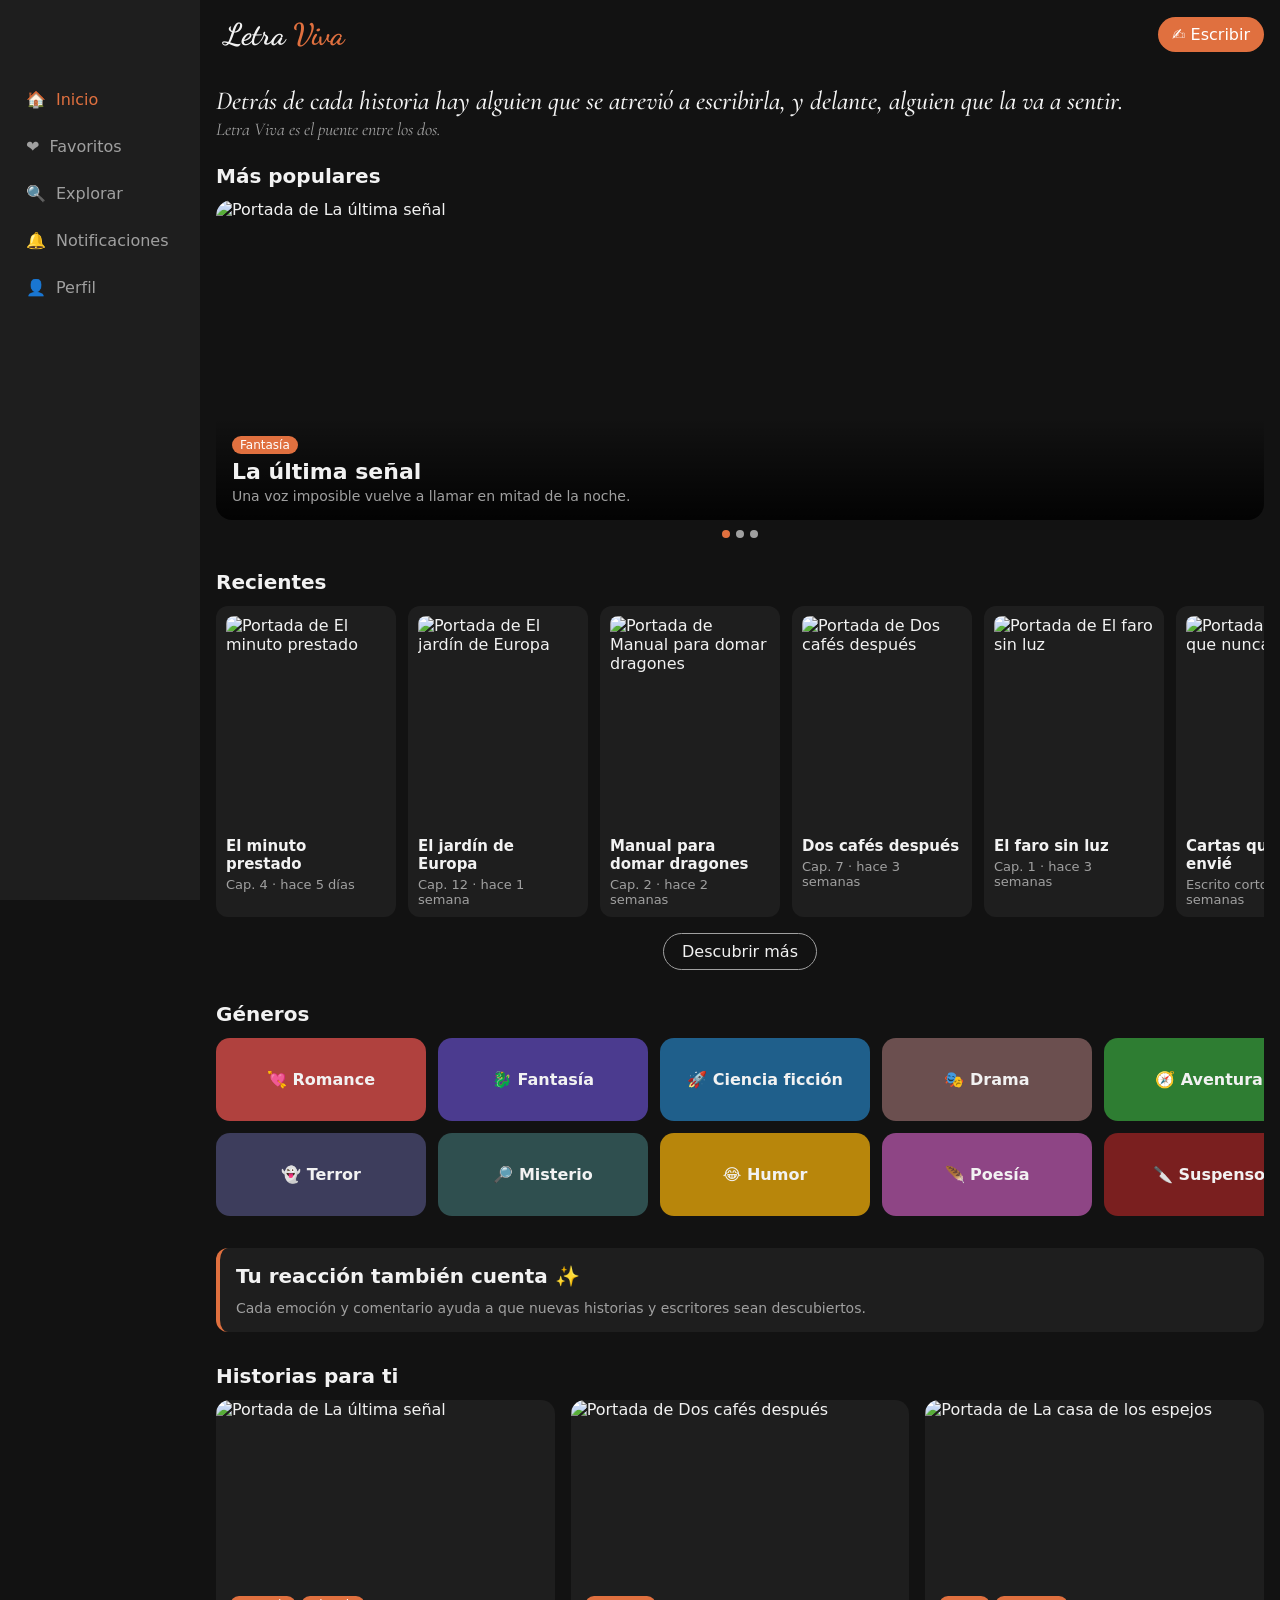
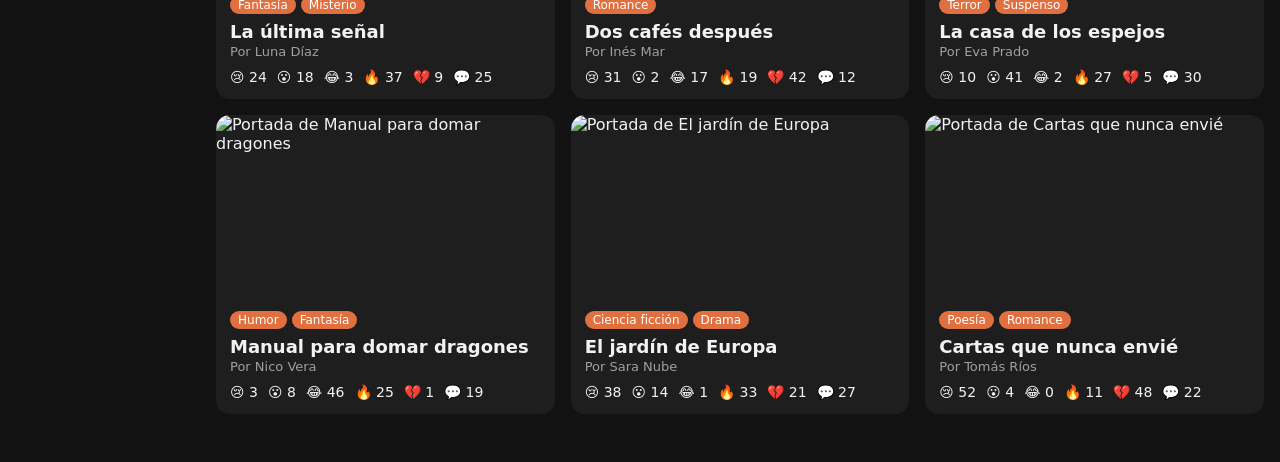
==== index.html @ ae73ea0d "Prototipo Hito 1 Letra Viva" ====
<!DOCTYPE html>
<html lang="es">
<head>
  <meta charset="UTF-8">
  <meta name="viewport" content="width=device-width, initial-scale=1.0">
  <title>Letra Viva</title>
  <link rel="stylesheet" href="css/styles.css">
</head>
<body>

  <nav class="menu">
    <a href="index.html" class="activo">🏠 <span>Inicio</span></a>
    <a href="favoritos.html">❤️ <span>Favoritos</span></a>
    <a href="explorar.html">🔍 <span>Explorar</span></a>
    <a href="notificaciones.html">🔔 <span>Notificaciones</span></a>
    <a href="perfil.html">👤 <span>Perfil</span></a>
  </nav>

  <div class="contenido">
    <header class="barra-superior">
      <a href="index.html" class="logo"><i class="ti ti-feather"></i> Letra <span class="viva">Viva</span></a>
      <a href="escribir.html" class="boton">✍️ Escribir</a>
    </header>

    <main>
 <div class="eslogan">
  <h1>Detrás de cada historia hay alguien que se atrevió a escribirla, y delante, alguien que la va a sentir.</h1>
  <p>Letra Viva es el puente entre los dos.</p>
</div>
      <section class="seccion">
  <h2>Más populares</h2>

  <div class="carrusel">
    <article class="destacada">
      <img src="https://picsum.photos/seed/senal/800/400" alt="Portada de La última señal">
      <div class="destacada-info">
        <span class="etiqueta">Fantasía</span>
        <h3>La última señal</h3>
        <p>Una voz imposible vuelve a llamar en mitad de la noche.</p>
      </div>
    </article>

    <article class="destacada">
      <img src="https://picsum.photos/seed/cafe/800/400" alt="Portada de Dos cafés después">
      <div class="destacada-info">
        <span class="etiqueta">Romance</span>
        <h3>Dos cafés después</h3>
        <p>Una cafetería, una libreta olvidada y dos desconocidos.</p>
      </div>
    </article>

    <article class="destacada">
      <img src="https://picsum.photos/seed/espejos/800/400" alt="Portada de La casa de los espejos">
      <div class="destacada-info">
        <span class="etiqueta">Terror</span>
        <h3>La casa de los espejos</h3>
        <p>En cada espejo, alguien distinto le devuelve la mirada.</p>
      </div>
    </article>
  </div>

  <div class="puntos">
    <span class="activo"></span>
    <span></span>
    <span></span>
  </div>
</section>
<section class="seccion">
  <h2>Recientes</h2>

  <div class="fila">
    <a href="historia.html" class="tarjeta-mini">
      <img src="https://picsum.photos/seed/minuto/300/400" alt="Portada de El minuto prestado">
      <h3>El minuto prestado</h3>
      <p>Cap. 4 · hace 5 días</p>
    </a>
    <a href="historia.html" class="tarjeta-mini">
      <img src="https://picsum.photos/seed/jardin/300/400" alt="Portada de El jardín de Europa">
      <h3>El jardín de Europa</h3>
      <p>Cap. 12 · hace 1 semana</p>
    </a>
    <a href="historia.html" class="tarjeta-mini">
      <img src="https://picsum.photos/seed/dragones/300/400" alt="Portada de Manual para domar dragones">
      <h3>Manual para domar dragones</h3>
      <p>Cap. 2 · hace 2 semanas</p>
    </a>
    <a href="historia.html" class="tarjeta-mini">
      <img src="https://picsum.photos/seed/cafe/300/400" alt="Portada de Dos cafés después">
      <h3>Dos cafés después</h3>
      <p>Cap. 7 · hace 3 semanas</p>
    </a>
    <a href="historia.html" class="tarjeta-mini">
      <img src="https://picsum.photos/seed/faro/300/400" alt="Portada de El faro sin luz">
      <h3>El faro sin luz</h3>
      <p>Cap. 1 · hace 3 semanas</p>
    </a>
    <a href="historia.html" class="tarjeta-mini">
      <img src="https://picsum.photos/seed/cartas/300/400" alt="Portada de Cartas que nunca envié">
      <h3>Cartas que nunca envié</h3>
      <p>Escrito corto · hace 3 semanas</p>
    </a>
    <a href="historia.html" class="tarjeta-mini">
      <img src="https://picsum.photos/seed/bosque/300/400" alt="Portada de Lo que guarda el bosque">
      <h3>Lo que guarda el bosque</h3>
      <p>Cap. 9 · hace 4 semanas</p>
    </a>
    <a href="historia.html" class="tarjeta-mini">
      <img src="https://picsum.photos/seed/tren/300/400" alt="Portada de El último tren">
      <h3>El último tren</h3>
      <p>Cap. 3 · hace 4 semanas</p>
    </a>
  </div>

  <a href="explorar.html" class="boton-secundario">Descubrir más</a>
</section>
<section class="seccion">
  <h2>Géneros</h2>

  <div class="generos">
    <a href="explorar.html" class="genero" style="--color: #b0413e;">💘 Romance</a>
    <a href="explorar.html" class="genero" style="--color: #3d3d5c;">👻 Terror</a>
    <a href="explorar.html" class="genero" style="--color: #4b3b8f;">🐉 Fantasía</a>
    <a href="explorar.html" class="genero" style="--color: #2f4f4f;">🔎 Misterio</a>
    <a href="explorar.html" class="genero" style="--color: #1f5f8b;">🚀 Ciencia ficción</a>
    <a href="explorar.html" class="genero" style="--color: #b8860b;">😂 Humor</a>
    <a href="explorar.html" class="genero" style="--color: #6b4f4f;">🎭 Drama</a>
    <a href="explorar.html" class="genero" style="--color: #8e4585;">🪶 Poesía</a>
    <a href="explorar.html" class="genero" style="--color: #2e7d32;">🧭 Aventura</a>
    <a href="explorar.html" class="genero" style="--color: #7a1f1f;">🔪 Suspenso</a>
  </div>
</section>
<section class="seccion">
  <div class="mensaje">
    <h2>Tu reacción también cuenta ✨</h2>
    <p>Cada emoción y comentario ayuda a que nuevas historias y escritores sean descubiertos.</p>
  </div>
</section>

<section class="seccion">
  <h2>Historias para ti</h2>

  <div class="lista-historias">
    <a href="historia.html" class="tarjeta-historia">
      <img src="https://picsum.photos/seed/senal2/600/340" alt="Portada de La última señal">
      <div class="tarjeta-cuerpo">
        <span class="etiqueta">Fantasía</span>
        <span class="etiqueta">Misterio</span>
        <h3>La última señal</h3>
        <p class="autor">Por Luna Díaz</p>
        <div class="reacciones">
          <span>😢 24</span>
          <span>😮 18</span>
          <span>😂 3</span>
          <span>🔥 37</span>
          <span>💔 9</span>
          <span>💬 25</span>
        </div>
      </div>
    </a>

    <a href="historia.html" class="tarjeta-historia">
      <img src="https://picsum.photos/seed/cafe2/600/340" alt="Portada de Dos cafés después">
      <div class="tarjeta-cuerpo">
        <span class="etiqueta">Romance</span>
        <h3>Dos cafés después</h3>
        <p class="autor">Por Inés Mar</p>
        <div class="reacciones">
          <span>😢 31</span>
          <span>😮 2</span>
          <span>😂 17</span>
          <span>🔥 19</span>
          <span>💔 42</span>
          <span>💬 12</span>
        </div>
      </div>
    </a>

    <a href="historia.html" class="tarjeta-historia">
      <img src="https://picsum.photos/seed/espejos2/600/340" alt="Portada de La casa de los espejos">
      <div class="tarjeta-cuerpo">
        <span class="etiqueta">Terror</span>
        <span class="etiqueta">Suspenso</span>
        <h3>La casa de los espejos</h3>
        <p class="autor">Por Eva Prado</p>
        <div class="reacciones">
          <span>😢 10</span>
          <span>😮 41</span>
          <span>😂 2</span>
          <span>🔥 27</span>
          <span>💔 5</span>
          <span>💬 30</span>
        </div>
      </div>
    </a>

    <a href="historia.html" class="tarjeta-historia">
      <img src="https://picsum.photos/seed/dragones2/600/340" alt="Portada de Manual para domar dragones">
      <div class="tarjeta-cuerpo">
        <span class="etiqueta">Humor</span>
        <span class="etiqueta">Fantasía</span>
        <h3>Manual para domar dragones</h3>
        <p class="autor">Por Nico Vera</p>
        <div class="reacciones">
          <span>😢 3</span>
          <span>😮 8</span>
          <span>😂 46</span>
          <span>🔥 25</span>
          <span>💔 1</span>
          <span>💬 19</span>
        </div>
      </div>
    </a>

    <a href="historia.html" class="tarjeta-historia">
      <img src="https://picsum.photos/seed/jardin2/600/340" alt="Portada de El jardín de Europa">
      <div class="tarjeta-cuerpo">
        <span class="etiqueta">Ciencia ficción</span>
        <span class="etiqueta">Drama</span>
        <h3>El jardín de Europa</h3>
        <p class="autor">Por Sara Nube</p>
        <div class="reacciones">
          <span>😢 38</span>
          <span>😮 14</span>
          <span>😂 1</span>
          <span>🔥 33</span>
          <span>💔 21</span>
          <span>💬 27</span>
        </div>
      </div>
    </a>

    <a href="historia.html" class="tarjeta-historia">
      <img src="https://picsum.photos/seed/cartas2/600/340" alt="Portada de Cartas que nunca envié">
      <div class="tarjeta-cuerpo">
        <span class="etiqueta">Poesía</span>
        <span class="etiqueta">Romance</span>
        <h3>Cartas que nunca envié</h3>
        <p class="autor">Por Tomás Ríos</p>
        <div class="reacciones">
          <span>😢 52</span>
          <span>😮 4</span>
          <span>😂 0</span>
          <span>🔥 11</span>
          <span>💔 48</span>
          <span>💬 22</span>
        </div>
      </div>
    </a>
      </div>
    </a>
  </div>
</section>
</body>
</html>
---- css/styles.css ----
@import url('https://fonts.googleapis.com/css2?family=Dancing+Script:wght@700&family=Cormorant+Garamond:ital,wght@1,500&display=swap');
@import url('https://cdn.jsdelivr.net/npm/@tabler/icons-webfont@3.19.0/dist/tabler-icons.min.css');
:root {
  --fondo: #121212;
  --superficie: #1e1e1e;
  --texto: #f2f2f2;
  --texto-suave: #a0a0a0;
  --acento: #e0703f;
}

* {
  box-sizing: border-box;
  margin: 0;
  padding: 0;
}

body {
  background: var(--fondo);
  color: var(--texto);
  font-family: system-ui, sans-serif;
}

a {
  color: inherit;
  text-decoration: none;
}

/* Barra superior */
.barra-superior {
  display: flex;
  justify-content: space-between;
  align-items: center;
  padding: 16px;
}

.logo {
  display: flex;
  align-items: center;
  gap: 8px;
  font-family: 'Dancing Script', cursive;
  font-size: 30px;
  font-weight: 700;
}

.logo i {
  font-size: 24px;
  color: var(--acento);
}

.viva {
  color: var(--acento);
}

.boton {
  background: var(--acento);
  color: #fff;
  padding: 8px 14px;
  border-radius: 20px;
}

main {
  padding: 16px;
  padding-bottom: 90px; /* espacio para que el menú no tape el contenido */
}

/* Menú en celular: abajo */
.menu {
  position: fixed;
  bottom: 0;
  left: 0;
  right: 0;
  display: flex;
  justify-content: space-around;
  background: var(--superficie);
  padding: 8px 0;
}

.menu a {
  display: flex;
  flex-direction: column;
  align-items: center;
  font-size: 12px;
  color: var(--texto-suave);
}

.menu a.activo {
  color: var(--acento);
}
/* Secciones del inicio */
.seccion {
  margin-bottom: 32px;
}

.seccion h2 {
  font-size: 20px;
  margin-bottom: 12px;
}

/* Carrusel */
.carrusel { 
  display: flex;
  gap: 12px;
  overflow-x: auto;
  scroll-snap-type: x mandatory;
    scrollbar-width: none;
}
.carrusel::-webkit-scrollbar {
  display: none;
}

.destacada {
  position: relative;
  flex: 0 0 100%;
  scroll-snap-align: start;
  border-radius: 16px;
  overflow: hidden;
}

.destacada img {
  display: block;
  width: 100%;
  height: 220px;
  object-fit: cover;
}

.destacada-info {
  position: absolute;
  bottom: 0;
  left: 0;
  right: 0;
  padding: 16px;
  background: linear-gradient(transparent, rgba(0, 0, 0, 0.85));
}

.destacada-info h3 {
  font-size: 22px;
  margin: 6px 0 4px;
}

.destacada-info p {
  font-size: 14px;
  color: var(--texto-suave);
}

.etiqueta {
  background: var(--acento);
  color: #fff;
  font-size: 12px;
  padding: 2px 8px;
  border-radius: 10px;
}

.puntos {
  display: flex;
  justify-content: center;
  gap: 6px;
  margin-top: 10px;
}

.puntos span {
  width: 8px;
  height: 8px;
  border-radius: 50%;
  background: var(--texto-suave);
}

.puntos span.activo {
  background: var(--acento);
}
/* Fila que se desliza hacia el lado */
.fila {
  display: flex;
  gap: 12px;
  overflow-x: auto;
  scrollbar-width: none;
}

.fila::-webkit-scrollbar {
  display: none;
}
.tarjeta-mini {
  flex: 0 0 160px;
  background: var(--superficie);
  padding: 10px;
  border-radius: 12px;
}
.tarjeta-mini img {
  display: block;
  width: 100%;
  aspect-ratio: 3 / 4;
  object-fit: cover;
  border-radius: 8px;
  margin-bottom: 8px;
}

.tarjeta-mini h3 {
  font-size: 15px;
  margin-bottom: 4px;
}

.tarjeta-mini p {
  font-size: 13px;
  color: var(--texto-suave);
}

.boton-secundario {
  display: block;
  width: fit-content;
  margin: 16px auto 0;
  border: 1px solid var(--texto-suave);
  padding: 8px 18px;
  border-radius: 20px;
}
/* Géneros: dos filas que se deslizan */
.generos {
  display: grid;
  grid-auto-flow: column;
  grid-template-rows: repeat(2, 1fr);
  grid-auto-columns: 210px;
  gap: 12px;
  overflow-x: auto;
  scrollbar-width: none;
}

.generos::-webkit-scrollbar {
  display: none;
}

.genero {
  background: var(--color);
  border-radius: 14px;
  padding: 32px 22px;
  text-align: center;
  font-weight: bold;
}
/* Mensaje */
.mensaje {
  background: var(--superficie);
  border-left: 4px solid var(--acento);
  border-radius: 12px;
  padding: 16px;
}

.mensaje p {
  font-size: 14px;
  color: var(--texto-suave);
}

/* Lista de historias */
.lista-historias {
  display: grid;
  gap: 16px;
}

.tarjeta-historia {
  background: var(--superficie);
  border-radius: 14px;
  overflow: hidden;
}

.tarjeta-historia img {
  display: block;
  width: 100%;
  height: 180px;
  object-fit: cover;
}

.tarjeta-cuerpo {
  padding: 14px;
}

.tarjeta-cuerpo h3 {
  font-size: 18px;
  margin: 8px 0 2px;
}

.autor {
  font-size: 13px;
  color: var(--texto-suave);
}

.reacciones {
  display: flex;
  flex-wrap: wrap;
  gap: 10px;
  margin-top: 10px;
  font-size: 14px;
}
/* Aviso de página privada */
.aviso-privado {
  max-width: 420px;
  margin: 60px auto;
  padding: 32px 24px;
  background: var(--superficie);
  border-radius: 16px;
  text-align: center;
}

.aviso-icono {
  font-size: 48px;
}

.aviso-privado h1 {
  font-size: 24px;
  margin: 12px 0 8px;
}

.aviso-privado p {
  color: var(--texto-suave);
  margin-bottom: 20px;
}

.aviso-privado .boton {
  display: inline-block;
}

.aviso-registro {
  margin-top: 16px;
  font-size: 14px;
}

.aviso-registro a {
  color: var(--acento);
}
/* Eslogan */
.eslogan {
  margin-bottom: 24px;
}
.eslogan h1 {
  font-family: 'Cormorant Garamond', serif;
  font-style: italic;
  font-weight: 500;
  font-size: 26px;
  line-height: 1.3;
}

.eslogan p {
  font-family: 'Cormorant Garamond', serif;
  font-style: italic;
  font-size: 18px;
  color: var(--texto-suave);
}

.buscador {
  width: 100%;
  padding: 12px 16px;
  margin-bottom: 20px;
  border: none;
  border-radius: 24px;
  background: var(--superficie);
  color: var(--texto);
  font-size: 15px;
}

.explorar-encabezado {
  position: relative;
  display: flex;
  justify-content: space-between;
  align-items: center;
  margin-bottom: 16px;
}

.explorar-encabezado h1 {
  font-size: 28px;
}

.filtro summary {
  cursor: pointer;
  list-style: none;
  background: var(--superficie);
  padding: 8px 14px;
  border-radius: 10px;
}

.filtro summary::-webkit-details-marker {
  display: none;
}

.filtro-opciones {
  position: absolute;
  right: 0;
  top: 48px;
  z-index: 5;
  display: grid;
  gap: 8px;
  background: var(--superficie);
  padding: 14px;
  border-radius: 10px;
}

.pestanas {
  display: flex;
  gap: 20px;
  margin-bottom: 16px;
  border-bottom: 1px solid #333;
}

.pestanas a {
  padding-bottom: 10px;
  color: var(--texto-suave);
}

.pestanas a.activa {
  color: var(--texto);
  border-bottom: 2px solid var(--acento);
}
/* Ficha de la historia */
.volver {
  display: inline-block;
  margin-bottom: 16px;
  color: var(--texto-suave);
}

.ficha {
  display: flex;
  flex-direction: column;
  align-items: center;
  gap: 20px;
  margin-bottom: 32px;
}

.ficha-portada {
  width: 180px;
  aspect-ratio: 2 / 3;
  object-fit: cover;
  border-radius: 12px;
}

.ficha-info h1 {
  font-size: 26px;
  margin: 8px 0 4px;
}

.ficha-resumen {
  margin: 12px 0;
  line-height: 1.6;
  color: var(--texto-suave);
}

.ficha-botones {
  display: flex;
  flex-wrap: wrap;
  gap: 10px;
  margin-top: 16px;
}

.boton-borde {
  border: 1px solid var(--texto-suave);
  padding: 8px 14px;
  border-radius: 20px;
}

/* Capítulos */
.capitulos {
  list-style: none;
  display: grid;
  gap: 8px;
}

.capitulos a {
  display: flex;
  justify-content: space-between;
  gap: 10px;
  background: var(--superficie);
  padding: 12px 14px;
  border-radius: 10px;
}

.fecha {
  font-size: 13px;
  font-weight: normal;
  color: var(--texto-suave);
}

/* Comentarios */
.comentar-aviso {
  display: block;
  margin-bottom: 16px;
  padding: 14px;
  border: 1px dashed var(--texto-suave);
  border-radius: 10px;
  text-align: center;
  color: var(--texto-suave);
}

.comentario {
  border-top: 1px solid #333;
  padding: 12px 0;
}

.comentario-autor {
  font-weight: bold;
  margin-bottom: 4px;
}
/* Lector */
.lector {
  max-width: 680px;
  margin: 0 auto;
}

.lector-historia {
  font-size: 14px;
  color: var(--texto-suave);
}

.lector h1 {
  font-size: 28px;
  margin: 4px 0 24px;
}

.lector-texto p {
  font-family: Georgia, serif;
  font-size: 18px;
  line-height: 1.8;
  margin-bottom: 18px;
}

.navegacion-cap {
  display: flex;
  justify-content: space-between;
  align-items: center;
  margin: 32px 0;
  padding: 16px 0;
  border-top: 1px solid #333;
  border-bottom: 1px solid #333;
}

.deshabilitado {
  opacity: 0.4;
  pointer-events: none;
}

/* Emociones */
.emociones {
  display: flex;
  flex-wrap: wrap;
  gap: 10px;
}

.emocion {
  display: flex;
  flex-direction: column;
  align-items: center;
  min-width: 80px;
  padding: 10px 12px;
  background: var(--superficie);
  border-radius: 14px;
  font-size: 13px;
}

.emocion span {
  font-size: 28px;
}

/* Donar */
.donar-caja {
  margin-top: 8px;
  padding: 20px;
  background: var(--superficie);
  border-radius: 14px;
  text-align: center;
}

.donar-caja p {
  margin-bottom: 14px;
  color: var(--texto-suave);
}

.donar-caja .boton {
  display: inline-block;
}

/* Ventana (modal) */
.modal {
  display: none;
  position: fixed;
  inset: 0;
  z-index: 20;
  padding: 16px;
  background: rgba(0, 0, 0, 0.7);
  align-items: center;
  justify-content: center;
}

.modal:target {
  display: flex;
}

.modal-caja {
  position: relative;
  width: 100%;
  max-width: 360px;
  padding: 24px;
  background: var(--superficie);
  border-radius: 16px;
  text-align: center;
}

.cerrar {
  position: absolute;
  top: 12px;
  right: 16px;
  font-size: 20px;
  color: var(--texto-suave);
}

.montos {
  display: flex;
  justify-content: center;
  gap: 10px;
  margin: 16px 0;
}

.monto {
  padding: 8px 10px;
  border: 1px solid var(--acento);
  border-radius: 10px;
  cursor: pointer;
}

.monto input {
  accent-color: var(--acento);
}

.modal-caja input[type="number"] {
  width: 100%;
  margin-bottom: 16px;
  padding: 10px;
  border: none;
  border-radius: 10px;
  background: var(--fondo);
  color: var(--texto);
}

.modal-caja .boton {
  display: inline-block;
}

.nota {
  margin-top: 12px;
  font-size: 12px;
  color: var(--texto-suave);
}
/* Formularios (login y registro) */
.formulario {
  max-width: 400px;
  margin: 40px auto;
  padding: 28px 24px;
  background: var(--superficie);
  border-radius: 16px;
}

.formulario h1 {
  font-size: 26px;
  margin-bottom: 6px;
}

.formulario-sub {
  margin-bottom: 20px;
  color: var(--texto-suave);
}

.campo {
  display: block;
  margin-bottom: 16px;
}

.campo span {
  display: block;
  margin-bottom: 6px;
  font-size: 14px;
  font-weight: bold;
}

.campo input {
  width: 100%;
  padding: 12px;
  border: 1px solid #333;
  border-radius: 10px;
  background: var(--fondo);
  color: var(--texto);
  font-size: 15px;
}

.campo input:focus {
  outline: none;
  border-color: var(--acento);
}

.formulario button {
  width: 100%;
  padding: 12px;
  border: none;
  font-size: 16px;
  cursor: pointer;
}

.formulario .aviso-registro {
  text-align: center;
}
@media (min-width: 768px) {
  .menu {
    top: 0;
    right: auto;
    width: 200px;
    flex-direction: column;
    justify-content: flex-start;
    gap: 8px;
    padding: 80px 16px;
  }

  .menu a {
    flex-direction: row;
    gap: 10px;
    font-size: 16px;
    padding: 10px;
  }

  .contenido {
    margin-left: 200px;
  }

  main {
    padding-bottom: 16px;
  }
    .destacada img {
    height: 320px;
  }
    .tarjeta-mini {
    flex-basis: 180px;
  }
    .lista-historias {
    grid-template-columns: repeat(3, 1fr);
  }
    .ficha {
    flex-direction: row;
    align-items: flex-start;
  }

  .ficha-portada {
    width: 220px;
  }
}
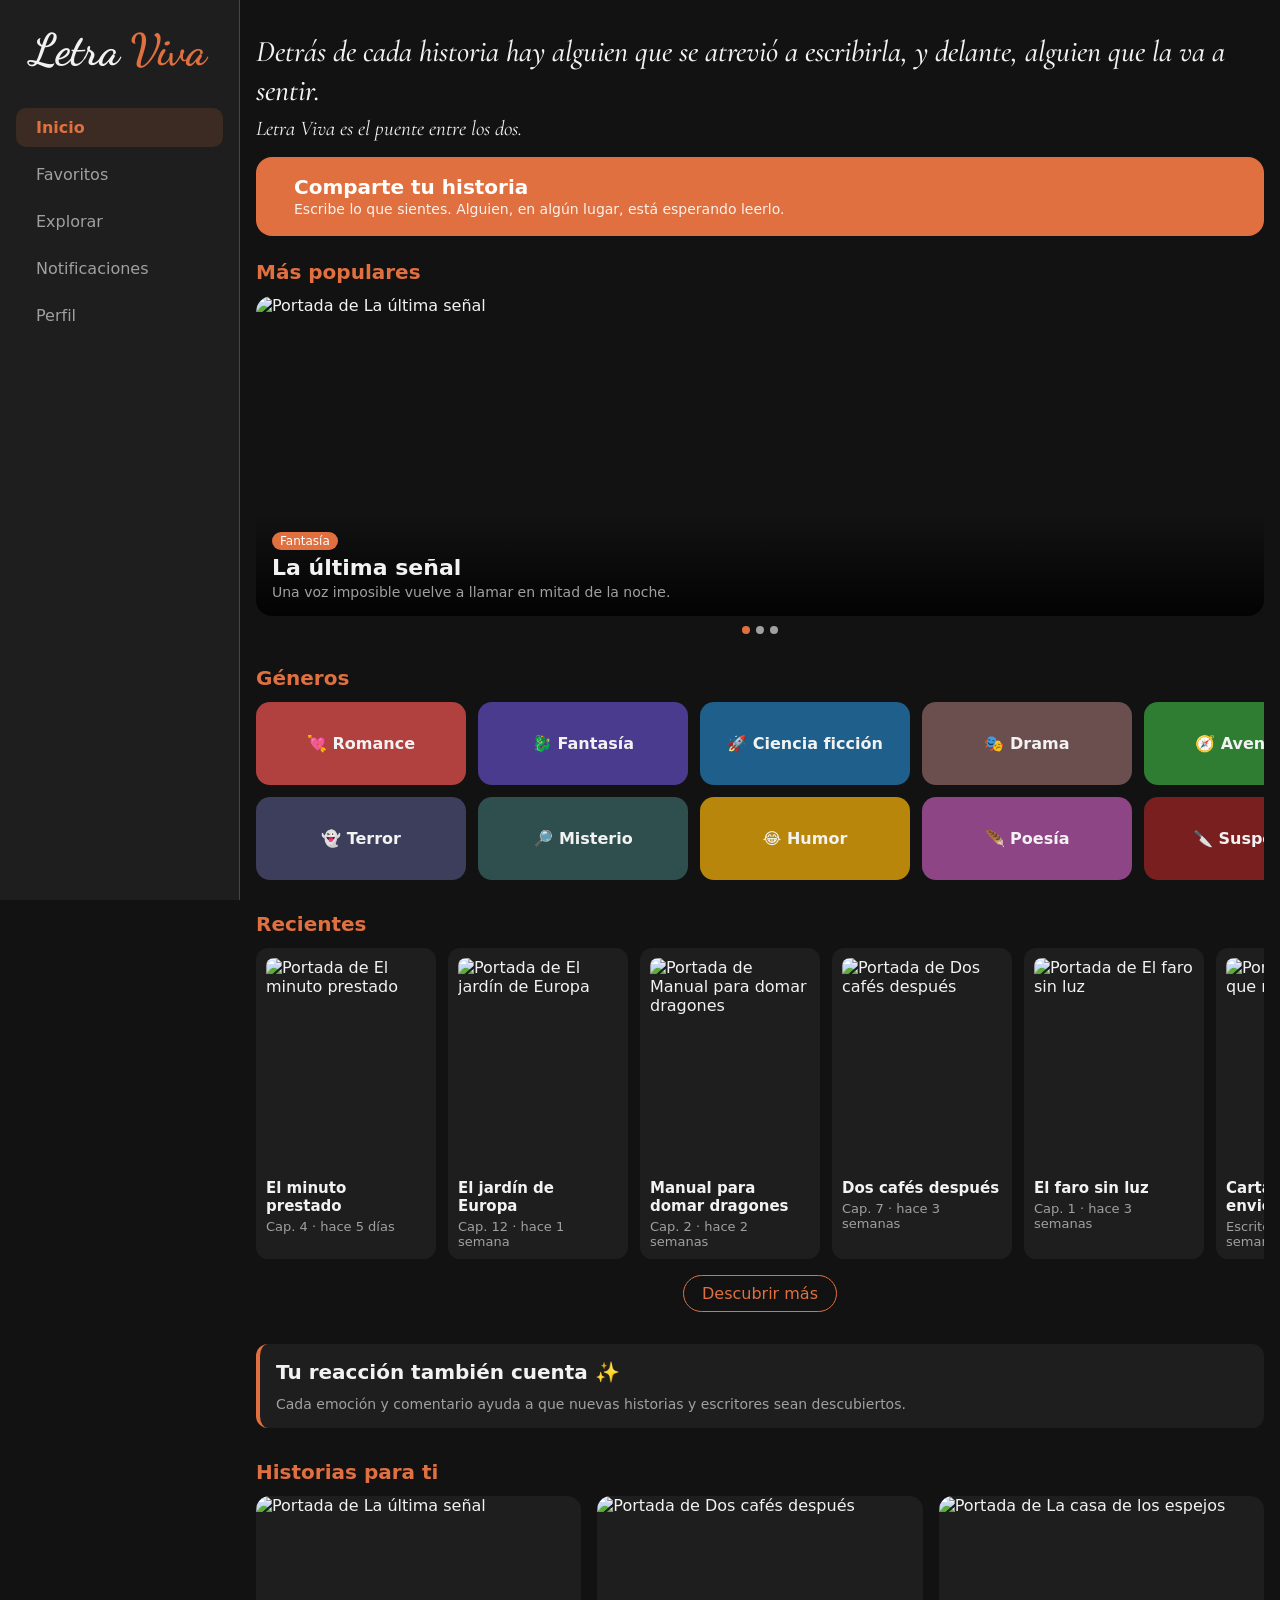
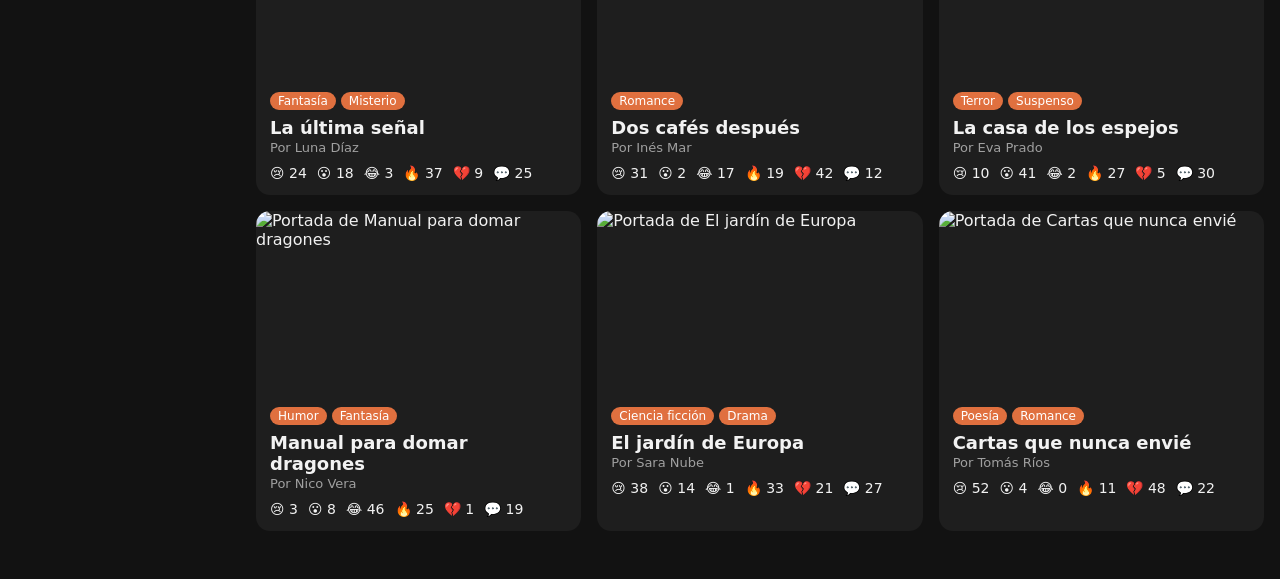
==== commit cfc7b61a: "Cambios de prototipo" ====
--- a/index.html
+++ b/index.html
@@ -9,24 +9,31 @@
 <body>
 
   <nav class="menu">
-    <a href="index.html" class="activo">🏠 <span>Inicio</span></a>
-    <a href="favoritos.html">❤️ <span>Favoritos</span></a>
-    <a href="explorar.html">🔍 <span>Explorar</span></a>
-    <a href="notificaciones.html">🔔 <span>Notificaciones</span></a>
-    <a href="perfil.html">👤 <span>Perfil</span></a>
+    <a href="index.html" class="logo logo-menu"><i class="ti ti-feather"></i> Letra <span class="viva">Viva</span></a>
+    <a href="index.html" class="activo"><i class="ti ti-home"></i> <span>Inicio</span></a>
+    <a href="favoritos.html"><i class="ti ti-heart"></i> <span>Favoritos</span></a>
+    <a href="explorar.html"><i class="ti ti-search lupa"></i> <span>Explorar</span></a>
+    <a href="notificaciones.html"><i class="ti ti-bell"></i> <span>Notificaciones</span></a>
+    <a href="perfil.html"><i class="ti ti-user"></i> <span>Perfil</span></a>
   </nav>
 
   <div class="contenido">
-    <header class="barra-superior">
-      <a href="index.html" class="logo"><i class="ti ti-feather"></i> Letra <span class="viva">Viva</span></a>
-      <a href="escribir.html" class="boton">✍️ Escribir</a>
+    <header class="barra-superior barra-inicio">
+      <a href="index.html" class="logo logo-movil"><i class="ti ti-feather"></i> Letra <span class="viva">Viva</span></a>
+      <div class="eslogan">
+        <h1>Detrás de cada historia hay alguien que se atrevió a escribirla, y delante, alguien que la va a sentir.</h1>
+        <p>Letra Viva es el puente entre los dos.</p>
+      </div>
+      <a href="escribir.html" class="boton-escribir">
+        <i class="ti ti-pencil"></i>
+        <span>
+          <strong>Comparte tu historia</strong>
+          <small>Escribe lo que sientes. Alguien, en algún lugar, está esperando leerlo.</small>
+        </span>
+      </a>
     </header>
 
     <main>
- <div class="eslogan">
-  <h1>Detrás de cada historia hay alguien que se atrevió a escribirla, y delante, alguien que la va a sentir.</h1>
-  <p>Letra Viva es el puente entre los dos.</p>
-</div>
       <section class="seccion">
   <h2>Más populares</h2>
 
@@ -64,54 +71,6 @@
     <span></span>
     <span></span>
   </div>
-</section>
-<section class="seccion">
-  <h2>Recientes</h2>
-
-  <div class="fila">
-    <a href="historia.html" class="tarjeta-mini">
-      <img src="https://picsum.photos/seed/minuto/300/400" alt="Portada de El minuto prestado">
-      <h3>El minuto prestado</h3>
-      <p>Cap. 4 · hace 5 días</p>
-    </a>
-    <a href="historia.html" class="tarjeta-mini">
-      <img src="https://picsum.photos/seed/jardin/300/400" alt="Portada de El jardín de Europa">
-      <h3>El jardín de Europa</h3>
-      <p>Cap. 12 · hace 1 semana</p>
-    </a>
-    <a href="historia.html" class="tarjeta-mini">
-      <img src="https://picsum.photos/seed/dragones/300/400" alt="Portada de Manual para domar dragones">
-      <h3>Manual para domar dragones</h3>
-      <p>Cap. 2 · hace 2 semanas</p>
-    </a>
-    <a href="historia.html" class="tarjeta-mini">
-      <img src="https://picsum.photos/seed/cafe/300/400" alt="Portada de Dos cafés después">
-      <h3>Dos cafés después</h3>
-      <p>Cap. 7 · hace 3 semanas</p>
-    </a>
-    <a href="historia.html" class="tarjeta-mini">
-      <img src="https://picsum.photos/seed/faro/300/400" alt="Portada de El faro sin luz">
-      <h3>El faro sin luz</h3>
-      <p>Cap. 1 · hace 3 semanas</p>
-    </a>
-    <a href="historia.html" class="tarjeta-mini">
-      <img src="https://picsum.photos/seed/cartas/300/400" alt="Portada de Cartas que nunca envié">
-      <h3>Cartas que nunca envié</h3>
-      <p>Escrito corto · hace 3 semanas</p>
-    </a>
-    <a href="historia.html" class="tarjeta-mini">
-      <img src="https://picsum.photos/seed/bosque/300/400" alt="Portada de Lo que guarda el bosque">
-      <h3>Lo que guarda el bosque</h3>
-      <p>Cap. 9 · hace 4 semanas</p>
-    </a>
-    <a href="historia.html" class="tarjeta-mini">
-      <img src="https://picsum.photos/seed/tren/300/400" alt="Portada de El último tren">
-      <h3>El último tren</h3>
-      <p>Cap. 3 · hace 4 semanas</p>
-    </a>
-  </div>
-
-  <a href="explorar.html" class="boton-secundario">Descubrir más</a>
 </section>
 <section class="seccion">
   <h2>Géneros</h2>
@@ -130,6 +89,54 @@
   </div>
 </section>
 <section class="seccion">
+  <h2>Recientes</h2>
+
+  <div class="fila">
+    <a href="historia.html" class="tarjeta-mini">
+      <img src="https://picsum.photos/seed/minuto/300/400" alt="Portada de El minuto prestado">
+      <h3>El minuto prestado</h3>
+      <p>Cap. 4 · hace 5 días</p>
+    </a>
+    <a href="historia.html" class="tarjeta-mini">
+      <img src="https://picsum.photos/seed/jardin/300/400" alt="Portada de El jardín de Europa">
+      <h3>El jardín de Europa</h3>
+      <p>Cap. 12 · hace 1 semana</p>
+    </a>
+    <a href="historia.html" class="tarjeta-mini">
+      <img src="https://picsum.photos/seed/dragones/300/400" alt="Portada de Manual para domar dragones">
+      <h3>Manual para domar dragones</h3>
+      <p>Cap. 2 · hace 2 semanas</p>
+    </a>
+    <a href="historia.html" class="tarjeta-mini">
+      <img src="https://picsum.photos/seed/cafe/300/400" alt="Portada de Dos cafés después">
+      <h3>Dos cafés después</h3>
+      <p>Cap. 7 · hace 3 semanas</p>
+    </a>
+    <a href="historia.html" class="tarjeta-mini">
+      <img src="https://picsum.photos/seed/faro/300/400" alt="Portada de El faro sin luz">
+      <h3>El faro sin luz</h3>
+      <p>Cap. 1 · hace 3 semanas</p>
+    </a>
+    <a href="historia.html" class="tarjeta-mini">
+      <img src="https://picsum.photos/seed/cartas/300/400" alt="Portada de Cartas que nunca envié">
+      <h3>Cartas que nunca envié</h3>
+      <p>Escrito corto · hace 3 semanas</p>
+    </a>
+    <a href="historia.html" class="tarjeta-mini">
+      <img src="https://picsum.photos/seed/bosque/300/400" alt="Portada de Lo que guarda el bosque">
+      <h3>Lo que guarda el bosque</h3>
+      <p>Cap. 9 · hace 4 semanas</p>
+    </a>
+    <a href="historia.html" class="tarjeta-mini">
+      <img src="https://picsum.photos/seed/tren/300/400" alt="Portada de El último tren">
+      <h3>El último tren</h3>
+      <p>Cap. 3 · hace 4 semanas</p>
+    </a>
+  </div>
+
+  <a href="explorar.html" class="boton-secundario">Descubrir más</a>
+</section>
+<section class="seccion">
   <div class="mensaje">
     <h2>Tu reacción también cuenta ✨</h2>
     <p>Cada emoción y comentario ayuda a que nuevas historias y escritores sean descubiertos.</p>
@@ -246,9 +253,10 @@
         </div>
       </div>
     </a>
-      </div>
-    </a>
-  </div>
-</section>
+  </div>
+</section>
+    </main>
+  </div>
+
 </body>
 </html>
--- a/css/styles.css
+++ b/css/styles.css
@@ -58,6 +58,50 @@
   border-radius: 20px;
 }
 
+/* El logo va en el menú lateral en computador y arriba en celular */
+.menu .logo-menu {
+  display: none;
+}
+
+/* Encabezado del inicio: eslogan + botón para escribir */
+.barra-inicio {
+  flex-direction: column;
+  align-items: stretch;
+  gap: 16px;
+}
+
+.barra-inicio .eslogan {
+  margin-bottom: 0;
+}
+
+.boton-escribir {
+  display: flex;
+  align-items: center;
+  gap: 16px;
+  padding: 18px 22px;
+  background: var(--acento);
+  color: #fff;
+  border-radius: 16px;
+}
+
+.boton-escribir i {
+  font-size: 32px;
+}
+
+.boton-escribir strong {
+  display: block;
+  font-size: 20px;
+}
+
+.boton-escribir small {
+  font-size: 14px;
+  opacity: 0.9;
+}
+
+.boton-escribir:hover {
+  background: #c75a2c;
+}
+
 main {
   padding: 16px;
   padding-bottom: 90px; /* espacio para que el menú no tape el contenido */
@@ -83,8 +127,19 @@
   color: var(--texto-suave);
 }
 
+/* Íconos del menú en naranja, menos la lupa */
+.menu a i {
+  font-size: 22px;
+  color: var(--acento);
+}
+
+.menu a i.lupa {
+  color: var(--texto);
+}
+
 .menu a.activo {
   color: var(--acento);
+  font-weight: bold;
 }
 /* Secciones del inicio */
 .seccion {
@@ -94,6 +149,11 @@
 .seccion h2 {
   font-size: 20px;
   margin-bottom: 12px;
+  color: var(--acento);
+}
+
+.mensaje h2 {
+  color: var(--texto);
 }
 
 /* Carrusel */
@@ -207,7 +267,8 @@
   display: block;
   width: fit-content;
   margin: 16px auto 0;
-  border: 1px solid var(--texto-suave);
+  border: 1px solid var(--acento);
+  color: var(--acento);
   padding: 8px 18px;
   border-radius: 20px;
 }
@@ -337,8 +398,9 @@
 .eslogan p {
   font-family: 'Cormorant Garamond', serif;
   font-style: italic;
-  font-size: 18px;
-  color: var(--texto-suave);
+  font-size: 21px;
+  color: var(--texto);
+  margin-top: 6px;
 }
 
 .buscador {
@@ -702,11 +764,12 @@
   .menu {
     top: 0;
     right: auto;
-    width: 200px;
+    width: 240px;
     flex-direction: column;
     justify-content: flex-start;
     gap: 8px;
-    padding: 80px 16px;
+    padding: 24px 16px;
+    border-right: 1px solid rgba(224, 112, 63, 0.35);
   }
 
   .menu a {
@@ -714,10 +777,44 @@
     gap: 10px;
     font-size: 16px;
     padding: 10px;
+    border-radius: 10px;
+  }
+
+  .menu a.activo {
+    background: rgba(224, 112, 63, 0.15);
+  }
+
+  .menu .logo-menu {
+    display: flex;
+    margin-bottom: 24px;
+    padding: 0 4px;
+    font-size: 44px;
+    color: var(--texto);
+  }
+
+  .menu .logo-menu i {
+    font-size: 34px;
+  }
+
+  .logo-movil {
+    display: none;
+  }
+
+  /* En computador el encabezado solo se usa en el inicio */
+  .barra-superior:not(.barra-inicio) {
+    display: none;
+  }
+
+  .barra-inicio {
+    padding: 32px 16px 8px;
+  }
+
+  .eslogan h1 {
+    font-size: 30px;
   }
 
   .contenido {
-    margin-left: 200px;
+    margin-left: 240px;
   }
 
   main {
